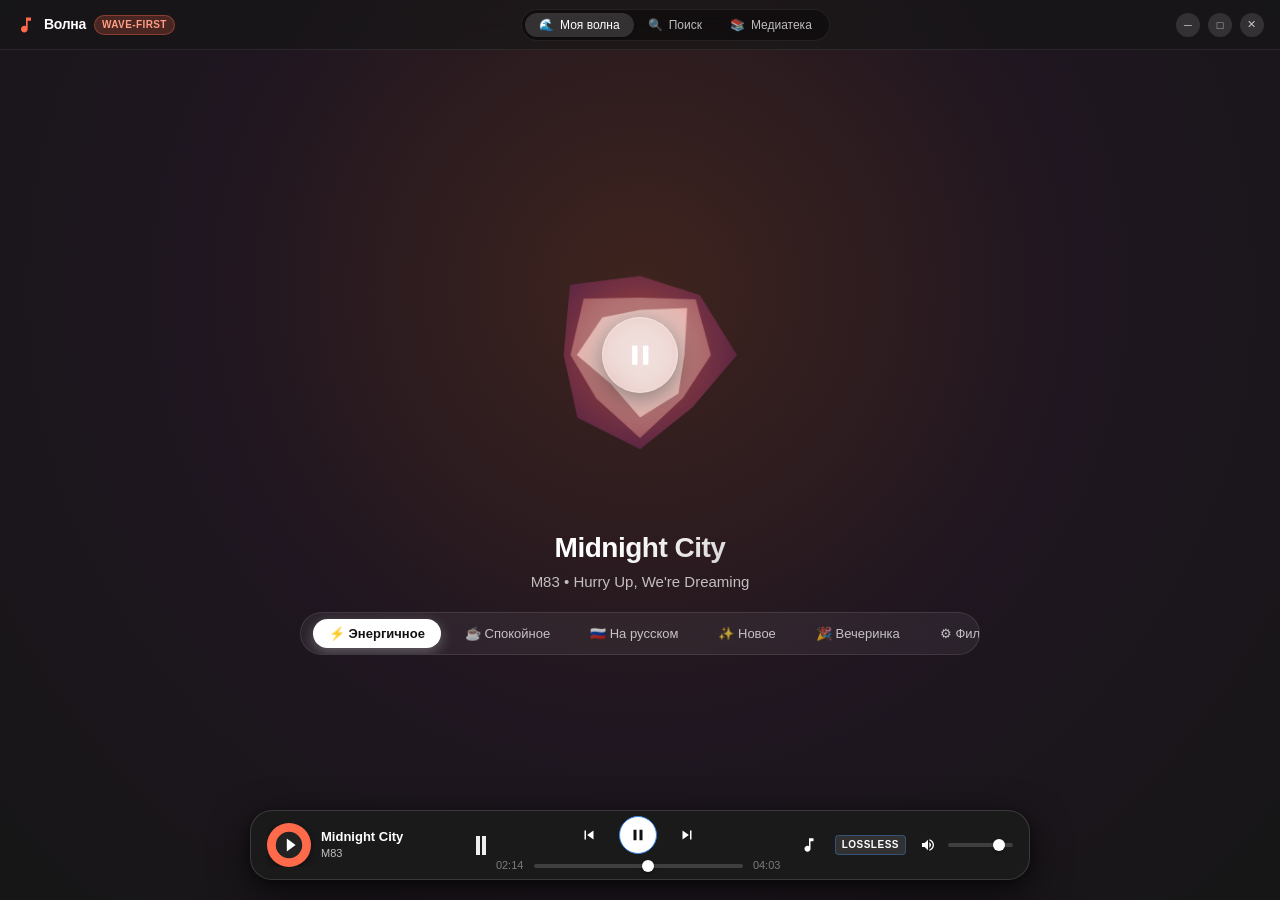
==== mockups/variant2_fluid.html @ 8b311c45 "feat(core): implement Volna player on Rust + GTK4/Libadwaita with Wave-First UI and GStreamer engine" ====
<!DOCTYPE html>
<html lang="ru">
<head>
  <meta charset="UTF-8">
  <meta name="viewport" content="width=device-width, initial-scale=1.0">
  <title>Волна — Вариант 2: Wave-First & Fluid (Исправленный)</title>
  <link rel="stylesheet" href="libadwaita.css">
  <style>
    :root {
      --fluid-accent: #ff6b4a;
      --fluid-accent-secondary: #9c27b0;
      --fluid-bg-grad: radial-gradient(circle at 50% 32%, rgba(255, 107, 74, 0.18) 0%, rgba(156, 39, 176, 0.08) 50%, #161616 100%);
    }

    * {
      box-sizing: border-box;
      margin: 0;
      padding: 0;
    }

    body {
      background: #141414;
      color: #ffffff;
      overflow: hidden;
      display: flex;
      flex-direction: column;
      height: 100vh;
      width: 100vw;
      font-family: var(--font-family);
      transition: background 0.8s ease;
      position: relative;
    }

    /* Ambient Backdrop */
    .ambient-backdrop {
      position: absolute;
      top: 0;
      left: 0;
      width: 100%;
      height: 100%;
      background: var(--fluid-bg-grad);
      pointer-events: none;
      z-index: 0;
      transition: background 0.8s ease;
    }

    /* Minimalist Adaptive Header */
    .fluid-header {
      height: 50px;
      min-height: 50px;
      display: flex;
      align-items: center;
      justify-content: space-between;
      padding: 0 16px;
      position: relative;
      z-index: 20;
      backdrop-filter: blur(16px);
      -webkit-backdrop-filter: blur(16px);
      background: rgba(22, 22, 22, 0.65);
      border-bottom: 1px solid rgba(255, 255, 255, 0.08);
      gap: 10px;
    }

    .brand-title {
      display: flex;
      align-items: center;
      gap: 8px;
      font-weight: 700;
      font-size: 14px;
      letter-spacing: -0.3px;
      flex-shrink: 0;
    }
    .brand-title svg {
      width: 20px;
      height: 20px;
      flex-shrink: 0;
    }

    .brand-badge {
      font-size: 10px;
      font-weight: 700;
      padding: 2px 7px;
      border-radius: var(--adw-radius-pill);
      background: rgba(255, 107, 74, 0.22);
      color: #ff9d85;
      border: 1px solid rgba(255, 107, 74, 0.35);
      letter-spacing: 0.4px;
      text-transform: uppercase;
      white-space: nowrap;
    }

    /* Adaptive ViewSwitcher */
    .header-center {
      display: flex;
      justify-content: center;
      flex: 1;
      max-width: 440px;
    }

    .adw-view-switcher {
      display: inline-flex;
      background: rgba(0, 0, 0, 0.35);
      padding: 3px;
      border-radius: var(--adw-radius-pill);
      border: 1px solid var(--adw-border);
      max-width: 100%;
      overflow: hidden;
    }

    .adw-switcher-btn {
      white-space: nowrap;
      text-overflow: ellipsis;
    }

    /* Hero Main Area with Responsive Scaling */
    .hero-container {
      flex: 1;
      display: flex;
      flex-direction: column;
      align-items: center;
      justify-content: center;
      position: relative;
      z-index: 5;
      padding: 10px 16px 105px 16px; /* 105px bottom padding prevents collision with floating player */
      overflow-y: auto;
      overflow-x: hidden;
      min-height: 0;
    }

    /* Hero Canvas Visualizer */
    .hero-canvas-wrap {
      position: relative;
      width: clamp(180px, 36vh, 310px);
      height: clamp(180px, 36vh, 310px);
      max-width: 80vw;
      max-height: 80vw;
      display: flex;
      align-items: center;
      justify-content: center;
      cursor: pointer;
      margin: 0 auto;
      flex-shrink: 0;
    }

    #fluidWaveCanvas {
      position: absolute;
      width: 100%;
      height: 100%;
    }

    .hero-play-badge {
      position: relative;
      z-index: 4;
      width: clamp(56px, 9vh, 76px);
      height: clamp(56px, 9vh, 76px);
      border-radius: 50%;
      background: rgba(255, 255, 255, 0.15);
      backdrop-filter: blur(14px);
      -webkit-backdrop-filter: blur(14px);
      border: 1px solid rgba(255, 255, 255, 0.3);
      display: flex;
      align-items: center;
      justify-content: center;
      color: #fff;
      transition: all 0.22s cubic-bezier(0.16, 1, 0.3, 1);
      box-shadow: 0 6px 26px rgba(0, 0, 0, 0.45);
    }
    .hero-canvas-wrap:hover .hero-play-badge {
      transform: scale(1.1);
      background: rgba(255, 255, 255, 0.25);
      border-color: rgba(255, 255, 255, 0.55);
    }
    .hero-play-badge svg {
      width: 44%;
      height: 44%;
      fill: currentColor;
    }

    /* Track typography */
    .hero-track-info {
      text-align: center;
      margin-top: clamp(8px, 2vh, 18px);
      margin-bottom: clamp(10px, 2.2vh, 20px);
      max-width: 90%;
      flex-shrink: 0;
    }
    .hero-track-title {
      font-size: clamp(20px, 4vw, 28px);
      font-weight: 800;
      letter-spacing: -0.5px;
      margin-bottom: 4px;
      background: linear-gradient(135deg, #ffffff 40%, rgba(255,255,255,0.78) 100%);
      -webkit-background-clip: text;
      -webkit-text-fill-color: transparent;
      white-space: nowrap;
      overflow: hidden;
      text-overflow: ellipsis;
      max-width: 600px;
    }
    .hero-track-artist {
      font-size: clamp(13px, 2.2vw, 15px);
      color: var(--adw-text-secondary);
      font-weight: 500;
      white-space: nowrap;
      overflow: hidden;
      text-overflow: ellipsis;
      max-width: 500px;
    }

    /* Quick Fluid Mood Carousel (Scrollable & Responsive) */
    .fluid-pill-scroll-wrapper {
      width: 100%;
      max-width: 680px;
      display: flex;
      justify-content: center;
      position: relative;
      flex-shrink: 0;
    }
    .fluid-pill-bar {
      display: flex;
      gap: 8px;
      padding: 6px 12px;
      background: rgba(255, 255, 255, 0.06);
      border: 1px solid rgba(255, 255, 255, 0.1);
      border-radius: var(--adw-radius-pill);
      backdrop-filter: blur(20px);
      -webkit-backdrop-filter: blur(20px);
      overflow-x: auto;
      scrollbar-width: none; /* Firefox */
      -ms-overflow-style: none; /* IE */
      max-width: 100%;
    }
    .fluid-pill-bar::-webkit-scrollbar {
      display: none; /* Chrome/Safari */
    }

    .fluid-pill {
      background: transparent;
      border: none;
      color: var(--adw-text-secondary);
      padding: 7px 16px;
      border-radius: var(--adw-radius-pill);
      font-size: 13px;
      font-weight: 500;
      cursor: pointer;
      display: inline-flex;
      align-items: center;
      gap: 6px;
      white-space: nowrap;
      flex-shrink: 0;
      transition: all 0.18s cubic-bezier(0.16, 1, 0.3, 1);
    }
    .fluid-pill:hover {
      color: #fff;
      background: rgba(255, 255, 255, 0.1);
    }
    .fluid-pill.active {
      background: #ffffff;
      color: #111111;
      font-weight: 600;
      box-shadow: 0 4px 14px rgba(255, 255, 255, 0.28);
    }

    /* Floating Island Player (Completely Adaptive) */
    .floating-island-player {
      position: fixed;
      bottom: 20px;
      left: 50%;
      transform: translateX(-50%);
      width: calc(100% - 32px);
      max-width: 780px;
      min-height: 70px;
      background: rgba(28, 28, 28, 0.92);
      backdrop-filter: blur(26px);
      -webkit-backdrop-filter: blur(26px);
      border: 1px solid rgba(255, 255, 255, 0.14);
      border-radius: 22px;
      box-shadow: 0 12px 38px rgba(0, 0, 0, 0.65), 0 2px 8px rgba(0, 0, 0, 0.35);
      display: flex;
      align-items: center;
      justify-content: space-between;
      padding: 0 16px;
      z-index: 30;
      transition: all 0.25s cubic-bezier(0.16, 1, 0.3, 1);
    }
    .floating-island-player:hover {
      border-color: rgba(255, 255, 255, 0.26);
      box-shadow: 0 16px 44px rgba(0, 0, 0, 0.75);
    }

    /* Island Left */
    .island-left {
      display: flex;
      align-items: center;
      gap: 10px;
      flex: 0 1 230px;
      min-width: 140px;
      overflow: hidden;
    }
    .circular-cover-wrap {
      position: relative;
      width: 44px;
      height: 44px;
      flex-shrink: 0;
      cursor: pointer;
    }
    .island-art {
      width: 44px;
      height: 44px;
      border-radius: 50%;
      object-fit: cover;
      box-shadow: 0 2px 8px rgba(0,0,0,0.45);
      display: block;
    }

    .island-meta {
      overflow: hidden;
      flex: 1;
    }
    .island-title {
      font-size: 13px;
      font-weight: 700;
      white-space: nowrap;
      overflow: hidden;
      text-overflow: ellipsis;
      color: #fff;
    }
    .island-artist {
      font-size: 11px;
      color: var(--adw-text-secondary);
      white-space: nowrap;
      overflow: hidden;
      text-overflow: ellipsis;
    }

    .island-reactions {
      display: flex;
      gap: 2px;
      flex-shrink: 0;
    }

    /* Island Center */
    .island-center {
      display: flex;
      flex-direction: column;
      align-items: center;
      gap: 4px;
      flex: 1 1 320px;
      min-width: 160px;
      padding: 0 8px;
    }
    .island-controls {
      display: flex;
      align-items: center;
      gap: 14px;
    }

    .progress-bar-container {
      display: flex;
      align-items: center;
      gap: 8px;
      width: 100%;
      max-width: 320px;
    }
    .time-label {
      font-size: 11px;
      color: var(--adw-text-dim);
      font-variant-numeric: tabular-nums;
      white-space: nowrap;
      min-width: 32px;
      text-align: center;
    }

    /* Island Right */
    .island-right {
      display: flex;
      align-items: center;
      gap: 8px;
      flex: 0 1 180px;
      justify-content: flex-end;
      flex-shrink: 0;
    }

    /* Volume container */
    .island-volume-wrap {
      display: flex;
      align-items: center;
      gap: 6px;
    }

    /* Modal Preferences Dialog (AdwPreferencesDialog Style) */
    .modal-backdrop {
      position: fixed;
      top: 0;
      left: 0;
      width: 100vw;
      height: 100vh;
      background: rgba(0, 0, 0, 0.65);
      backdrop-filter: blur(8px);
      -webkit-backdrop-filter: blur(8px);
      z-index: 150;
      display: none;
      align-items: center;
      justify-content: center;
      opacity: 0;
      transition: opacity 0.2s ease;
      padding: 16px;
    }
    .modal-backdrop.open {
      display: flex !important;
      opacity: 1 !important;
    }

    .modal-window {
      background: #252525;
      border: 1px solid var(--adw-border-strong);
      border-radius: var(--adw-radius-window);
      width: 100%;
      max-width: 480px;
      max-height: 85vh;
      box-shadow: 0 16px 50px rgba(0, 0, 0, 0.8);
      display: flex;
      flex-direction: column;
      overflow: hidden;
      opacity: 1 !important;
      transform: scale(1) !important;
    }

    .modal-header {
      padding: 14px 18px;
      display: flex;
      align-items: center;
      justify-content: space-between;
      border-bottom: 1px solid var(--adw-border);
      background: #2a2a2a;
    }
    .modal-title {
      font-weight: 700;
      font-size: 15px;
    }
    .modal-body {
      padding: 18px;
      overflow-y: auto;
      display: flex;
      flex-direction: column;
      gap: 16px;
    }
    .pref-group {
      background: rgba(255, 255, 255, 0.05);
      border: 1px solid var(--adw-border);
      border-radius: var(--adw-radius-card);
      padding: 14px;
    }
    .pref-title {
      font-size: 11px;
      font-weight: 700;
      text-transform: uppercase;
      letter-spacing: 0.6px;
      color: var(--adw-text-dim);
      margin-bottom: 8px;
    }
    .modal-chips {
      display: flex;
      flex-wrap: wrap;
      gap: 6px;
    }

    /* Isolated Karaoke Overlay */
    .karaoke-overlay {
      position: fixed;
      top: 0;
      left: 0;
      width: 100vw;
      height: 100vh;
      background: #111111; /* Completely opaque to prevent background bleed-through */
      z-index: 200;
      display: none;
      flex-direction: column;
      opacity: 0;
      transition: opacity 0.25s ease;
    }
    .karaoke-overlay.active {
      display: flex;
      opacity: 1;
    }
    .karaoke-ambient {
      position: absolute;
      top: 0;
      left: 0;
      width: 100%;
      height: 100%;
      background: radial-gradient(circle at 50% 40%, rgba(255, 107, 74, 0.2) 0%, #111111 85%);
      pointer-events: none;
    }
    .karaoke-topbar {
      height: 54px;
      display: flex;
      align-items: center;
      justify-content: space-between;
      padding: 0 20px;
      background: rgba(20, 20, 20, 0.9);
      border-bottom: 1px solid rgba(255, 255, 255, 0.08);
      position: relative;
      z-index: 5;
    }
    .karaoke-scroll {
      flex: 1;
      overflow-y: auto;
      display: flex;
      flex-direction: column;
      align-items: center;
      justify-content: center;
      padding: 40px 20px;
      gap: 22px;
      position: relative;
      z-index: 5;
    }
    .karaoke-line {
      font-size: clamp(20px, 3.5vw, 32px);
      font-weight: 700;
      color: rgba(255, 255, 255, 0.28);
      cursor: pointer;
      transition: all 0.22s cubic-bezier(0.16, 1, 0.3, 1);
      text-align: center;
      max-width: 680px;
      line-height: 1.35;
    }
    .karaoke-line:hover {
      color: rgba(255, 255, 255, 0.65);
    }
    .karaoke-line.sung {
      color: rgba(255, 255, 255, 0.5);
    }
    .karaoke-line.current {
      color: #ffffff;
      font-size: clamp(24px, 4.2vw, 38px);
      transform: scale(1.04);
      text-shadow: 0 0 28px rgba(255, 107, 74, 0.85);
    }

    /* ------------------------------------------------------------- */
    /* RESPONSIVE MEDIA QUERIES (BREAKPOINTS)                        */
    /* ------------------------------------------------------------- */

    /* Medium screens (900px and below) */
    @media (max-width: 900px) {
      .floating-island-player {
        max-width: calc(100% - 32px);
        padding: 0 14px;
      }
      .island-volume-wrap input {
        width: 50px;
      }
    }

    /* Compact screens (720px and below) */
    @media (max-width: 720px) {
      .fluid-header {
        padding: 0 10px;
      }
      .brand-badge {
        display: none; /* Hide secondary badge to avoid header crushing */
      }
      .island-left {
        flex: 0 1 170px;
        min-width: 120px;
      }
      .island-reactions {
        display: none; /* Hide Like/Dislike in main row, show in popover/alt */
      }
      .island-right .adw-badge {
        display: none; /* Hide LOSSLESS badge to free up width for seekbar */
      }
      .island-volume-wrap input {
        display: none; /* Hide volume slider track, leave icon button */
      }
      .island-right {
        flex: 0 0 auto;
        gap: 4px;
      }
      .floating-island-player {
        bottom: 14px;
        min-height: 66px;
      }
    }

    /* Narrow / Mobile screens (520px and below) */
    @media (max-width: 520px) {
      .fluid-header {
        height: 46px;
        min-height: 46px;
      }
      .brand-title span {
        display: none; /* Show only wave icon */
      }
      .adw-switcher-btn span.tab-text {
        display: none; /* Compact icon-only tabs */
      }
      .adw-switcher-btn {
        padding: 5px 10px;
      }

      /* Floating Island Mobile Mode */
      .floating-island-player {
        bottom: 10px;
        width: calc(100% - 16px);
        min-height: 60px;
        padding: 0 10px;
        border-radius: 18px;
      }
      .island-left {
        flex: 1 1 auto;
        max-width: 140px;
        min-width: 100px;
        gap: 8px;
      }
      .circular-cover-wrap {
        width: 38px;
        height: 38px;
      }
      .island-art {
        width: 38px;
        height: 38px;
      }
      .island-title {
        font-size: 12px;
      }
      .island-artist {
        font-size: 10px;
      }

      /* Switch center controls to clean mobile layout */
      .island-center {
        flex: 0 0 auto;
        min-width: 0;
        padding: 0 4px;
      }
      .island-center .progress-bar-container {
        display: none; /* Hide horizontal slider inside capsule */
      }
      .island-controls {
        gap: 8px;
      }
      .island-controls button {
        width: 32px !important;
        height: 32px !important;
      }
      #island-prev {
        display: none; /* Hide Prev track button on mobile, keep Play and Next */
      }

      .island-right {
        display: flex;
        gap: 2px;
      }
      .island-volume-wrap {
        display: none;
      }

      /* Integrated hairline top progress bar for mobile */
      .mobile-hairline-progress {
        display: block !important;
        position: absolute;
        top: 0;
        left: 14px;
        right: 14px;
        height: 3px;
        background: rgba(255, 255, 255, 0.15);
        border-radius: 2px;
        overflow: hidden;
      }
      .mobile-hairline-fill {
        height: 100%;
        background: var(--fluid-accent);
        width: 55%;
        border-radius: 2px;
      }

      .hero-container {
        padding-bottom: 85px;
      }
    }

    /* Vertical screen height constraint (< 650px) */
    @media (max-height: 650px) {
      .hero-container {
        padding-top: 6px;
        padding-bottom: 85px;
      }
      .hero-canvas-wrap {
        width: clamp(140px, 28vh, 200px);
        height: clamp(140px, 28vh, 200px);
      }
      .hero-track-info {
        margin-top: 6px;
        margin-bottom: 8px;
      }
      .hero-track-title {
        font-size: 18px;
      }
      .hero-track-artist {
        font-size: 12px;
      }
      .fluid-pill {
        padding: 5px 12px;
        font-size: 12px;
      }
      .floating-island-player {
        bottom: 8px;
        min-height: 58px;
      }
    }
  </style>
</head>
<body>
  <!-- Ambient Gradient Background -->
  <div class="ambient-backdrop" id="ambientBg"></div>

  <!-- Minimal Adw Header -->
  <header class="fluid-header">
    <div class="brand-title">
      <svg viewBox="0 0 24 24" fill="#ff6b4a">
        <path d="M12 3v10.55c-.59-.34-1.27-.55-2-.55-2.21 0-4 1.79-4 4s1.79 4 4 4 4-1.79 4-4V7h4V3h-6z"/>
      </svg>
      <span>Волна</span>
      <span class="brand-badge">Wave-First</span>
    </div>

    <!-- View Switcher Capsule -->
    <div class="header-center">
      <div class="adw-view-switcher">
        <button class="adw-switcher-btn active" id="tab-wave">
          <span class="tab-icon">🌊</span> <span class="tab-text">Моя волна</span>
        </button>
        <button class="adw-switcher-btn" id="tab-search">
          <span class="tab-icon">🔍</span> <span class="tab-text">Поиск</span>
        </button>
        <button class="adw-switcher-btn" id="tab-library">
          <span class="tab-icon">📚</span> <span class="tab-text">Медиатека</span>
        </button>
      </div>
    </div>

    <div class="adw-window-controls">
      <button class="adw-win-btn" title="Свернуть">─</button>
      <button class="adw-win-btn" title="Развернуть">□</button>
      <button class="adw-win-btn close" title="Закрыть">✕</button>
    </div>
  </header>

  <!-- Hero Main Area -->
  <main class="hero-container" id="heroArea">
    <!-- Fluid Wave Canvas -->
    <div class="hero-canvas-wrap" id="fluidWaveWrap" title="Включить / Приостановить поток">
      <canvas id="fluidWaveCanvas" width="340" height="340"></canvas>
      <div class="hero-play-badge" id="heroPlayBtn">
        <svg id="heroIconPlay" viewBox="0 0 24 24" style="display: none;"><path d="M8 5v14l11-7z"/></svg>
        <svg id="heroIconPause" viewBox="0 0 24 24"><path d="M6 19h4V5H6v14zm8-14v14h4V5h-4z"/></svg>
      </div>
    </div>

    <!-- Track Heading -->
    <div class="hero-track-info">
      <div class="hero-track-title" id="heroTitle">Midnight City</div>
      <div class="hero-track-artist" id="heroArtist">M83 • Hurry Up, We're Dreaming</div>
    </div>

    <!-- Quick Mood Carousel (Horizontally Scrollable) -->
    <div class="fluid-pill-scroll-wrapper">
      <div class="fluid-pill-bar" id="fluidPills">
        <button class="fluid-pill active" data-color="#ff6b4a" data-mood="Энергичное">⚡ Энергичное</button>
        <button class="fluid-pill" data-color="#3584e4" data-mood="Спокойное">☕ Спокойное</button>
        <button class="fluid-pill" data-color="#26a269" data-mood="На русском">🇷🇺 На русском</button>
        <button class="fluid-pill" data-color="#9c27b0" data-mood="Новое">✨ Новое</button>
        <button class="fluid-pill" data-color="#e5a50a" data-mood="Вечеринка">🎉 Вечеринка</button>
        <button class="fluid-pill" id="btn-custom-wave" title="Тонкая настройка всех параметров">⚙ Фильтры</button>
      </div>
    </div>
  </main>

  <!-- Floating Island Player -->
  <div class="floating-island-player" id="floatingIsland">
    <!-- Mobile Hairline Progress Bar -->
    <div class="mobile-hairline-progress" style="display: none;">
      <div class="mobile-hairline-fill" id="mobileProgressFill"></div>
    </div>

    <!-- Left -->
    <div class="island-left">
      <div class="circular-cover-wrap" id="coverClick" title="Открыть текст караоке">
        <img src="data:image/svg+xml;utf8,<svg xmlns='http://www.w3.org/2000/svg' width='100' height='100' viewBox='0 0 100 100'><rect fill='%23ff6b4a' width='100' height='100'/><circle cx='50' cy='50' r='30' fill='%23222'/><polygon points='45,35 65,50 45,65' fill='%23fff'/></svg>" class="island-art" alt="Art">
      </div>
      <div class="island-meta">
        <div class="island-title" id="islandTitle">Midnight City</div>
        <div class="island-artist" id="islandArtist">M83</div>
      </div>
      <div class="island-reactions">
        <button class="reaction-btn" id="island-dislike" title="Дислайк (👎)">
          <svg viewBox="0 0 24 24"><path d="M15 3H6c-.83 0-1.54.5-1.84 1.22l-3.02 7.05c-.09.23-.14.47-.14.73v2c0 1.1.9 2 2 2h6.31l-.95 4.57-.03.32c0 .41.17.79.44 1.06L9.83 23l6.58-6.59c.37-.36.59-.86.59-1.41V5c0-1.1-.9-2-2-2zm4 0v12h4V3h-4z"/></svg>
        </button>
        <button class="reaction-btn" id="island-like" title="Лайк (❤️)">
          <svg viewBox="0 0 24 24"><path d="M12 21.35l-1.45-1.32C5.4 15.36 2 12.28 2 8.5 2 5.42 4.42 3 7.5 3c1.74 0 3.41.81 4.5 2.09C13.09 3.81 14.76 3 16.5 3 19.58 3 22 5.42 22 8.5c0 3.78-3.4 6.86-8.55 11.54L12 21.35z"/></svg>
        </button>
      </div>
    </div>

    <!-- Center -->
    <div class="island-center">
      <div class="island-controls">
        <button class="adw-btn flat circular" id="island-prev" title="Предыдущий" style="width:32px; height:32px;">
          <svg width="18" height="18" viewBox="0 0 24 24" fill="currentColor"><path d="M6 6h2v12H6zm3.5 6l8.5 6V6z"/></svg>
        </button>
        <button class="adw-btn circular suggested-action" id="island-play" style="width:38px; height:38px; background:#fff; color:#111;">
          <svg id="islandIconPlay" width="18" height="18" viewBox="0 0 24 24" fill="currentColor" style="display:none;"><path d="M8 5v14l11-7z"/></svg>
          <svg id="islandIconPause" width="18" height="18" viewBox="0 0 24 24" fill="currentColor"><path d="M6 19h4V5H6v14zm8-14v14h4V5h-4z"/></svg>
        </button>
        <button class="adw-btn flat circular" id="island-next" title="Следующий" style="width:32px; height:32px;">
          <svg width="18" height="18" viewBox="0 0 24 24" fill="currentColor"><path d="M6 18l8.5-6L6 6v12zM16 6v12h2V6h-2z"/></svg>
        </button>
      </div>

      <div class="progress-bar-container">
        <span class="time-label" id="islandTimeCurr">02:14</span>
        <input type="range" class="adw-scale" id="islandSeekBar" min="0" max="243" value="134">
        <span class="time-label" id="islandTimeTotal">04:03</span>
      </div>
    </div>

    <!-- Right -->
    <div class="island-right">
      <button class="adw-btn flat circular" id="btn-karaoke-open" title="Полноэкранный текст песни">
        <svg width="18" height="18" viewBox="0 0 24 24" fill="currentColor">
          <path d="M12 3v10.55c-.59-.34-1.27-.55-2-.55-2.21 0-4 1.79-4 4s1.79 4 4 4 4-1.79 4-4V7h4V3h-6z"/>
        </svg>
      </button>
      <span class="adw-badge accent" style="background: rgba(255, 255, 255, 0.1); color: #fff;">LOSSLESS</span>
      <div class="island-volume-wrap">
        <button class="adw-btn flat circular" style="width:28px; height:28px; padding:0;">
          <svg width="16" height="16" viewBox="0 0 24 24" fill="currentColor"><path d="M3 9v6h4l5 5V4L7 9H3zm13.5 3c0-1.77-1.02-3.29-2.5-4.03v8.05c1.48-.73 2.5-2.25 2.5-4.02zM14 3.23v2.06c2.89.86 5 3.54 5 6.71s-2.11 5.85-5 6.71v2.06c4.01-.91 7-4.49 7-8.77s-2.99-7.86-7-8.77z"/></svg>
        </button>
        <input type="range" class="adw-scale" style="width: 65px;" min="0" max="100" value="85">
      </div>
    </div>
  </div>

  <!-- Preferences Modal Dialog (Фильтры Моей волны) -->
  <div class="modal-backdrop" id="modalFilters">
    <div class="modal-window">
      <div class="modal-header">
        <span class="modal-title">Настройки Моей волны</span>
        <button class="adw-btn flat circular" id="btnCloseModal" style="width:28px; height:28px;">✕</button>
      </div>
      <div class="modal-body">
        <div class="pref-group">
          <div class="pref-title">Настроение</div>
          <div class="modal-chips" id="mPrefMood">
            <button class="chip active">⚡ Энергичное</button>
            <button class="chip">☕ Спокойное</button>
            <button class="chip">🎉 Весёлое</button>
            <button class="chip">🌧 Грустное</button>
          </div>
        </div>

        <div class="pref-group">
          <div class="pref-title">Характер рекомендаций</div>
          <div class="modal-chips" id="mPrefChar">
            <button class="chip active">❤️ Любимое</button>
            <button class="chip">🧭 Незнакомое</button>
            <button class="chip">🔥 Популярное</button>
          </div>
        </div>

        <div class="pref-group">
          <div class="pref-title">Язык треков</div>
          <div class="modal-chips" id="mPrefLang">
            <button class="chip active">🌐 Любой</button>
            <button class="chip">🇷🇺 Русский</button>
            <button class="chip">🌍 Иностранный</button>
            <button class="chip">🎹 Без слов</button>
          </div>
        </div>

        <div style="display:flex; justify-content:flex-end; gap:8px; margin-top:6px;">
          <button class="adw-btn" id="btnResetFilters">Сбросить</button>
          <button class="adw-btn suggested-action" id="btnApplyFilters">Применить</button>
        </div>
      </div>
    </div>
  </div>

  <!-- Fullscreen Karaoke Overlay (Solid Backdrop) -->
  <div class="karaoke-overlay" id="karaokeOverlay">
    <div class="karaoke-ambient"></div>
    <div class="karaoke-topbar">
      <div style="display:flex; align-items:center; gap:10px;">
        <span style="font-size:16px; font-weight:700;">Синхронизированный текст</span>
        <span class="adw-badge accent">LRC Karaoke</span>
      </div>
      <button class="adw-btn flat circular" id="btn-karaoke-close" style="width:34px; height:34px;">✕</button>
    </div>
    <div class="karaoke-scroll">
      <div class="karaoke-line sung">Waiting in a car</div>
      <div class="karaoke-line sung">Waiting for a ride in the dark</div>
      <div class="karaoke-line sung">The night city grows</div>
      <div class="karaoke-line current">Look and see her eyes, they look like fire</div>
      <div class="karaoke-line">Waiting in a car</div>
      <div class="karaoke-line">Waiting for a ride in the dark</div>
      <div class="karaoke-line">The city is my church</div>
      <div class="karaoke-line">It wraps me in the blinding twilight</div>
    </div>
  </div>

  <!-- Toast -->
  <div class="adw-toast" id="toast">Настройка волны обновлена</div>

  <script>
    let isPlaying = true;
    let isLiked = false;
    let isDisliked = false;
    let currentTime = 134;
    const duration = 243;
    let primaryAccent = '#ff6b4a';

    // Canvas fluid wave
    const canvas = document.getElementById('fluidWaveCanvas');
    const ctx = canvas.getContext('2d');
    let angle = 0;

    function renderFluidWave() {
      ctx.clearRect(0, 0, canvas.width, canvas.height);
      const cx = canvas.width / 2;
      const cy = canvas.height / 2;

      if (isPlaying) {
        angle += 0.035;
      }

      for (let layer = 0; layer < 3; layer++) {
        const points = 8;
        const radius = 95 - layer * 18;
        ctx.beginPath();

        for (let i = 0; i <= points; i++) {
          const theta = (i / points) * Math.PI * 2;
          const offset = Math.sin(theta * 3 + angle * (1 + layer * 0.4)) * 14 * (isPlaying ? 1 : 0.3);
          const r = radius + offset;
          const x = cx + Math.cos(theta) * r;
          const y = cy + Math.sin(theta) * r;
          if (i === 0) ctx.moveTo(x, y);
          else ctx.lineTo(x, y);
        }
        ctx.closePath();

        const grad = ctx.createRadialGradient(cx, cy, 20, cx, cy, 140);
        if (layer === 0) {
          grad.addColorStop(0, primaryAccent);
          grad.addColorStop(1, 'rgba(156, 39, 176, 0.4)');
          ctx.fillStyle = grad;
          ctx.globalAlpha = 0.55;
        } else if (layer === 1) {
          grad.addColorStop(0, '#ffffff');
          grad.addColorStop(1, primaryAccent);
          ctx.fillStyle = grad;
          ctx.globalAlpha = 0.4;
        } else {
          grad.addColorStop(0, '#fff');
          grad.addColorStop(1, '#ff8f75');
          ctx.fillStyle = grad;
          ctx.globalAlpha = 0.7;
        }
        ctx.fill();
      }

      ctx.globalAlpha = 1.0;
      requestAnimationFrame(renderFluidWave);
    }
    renderFluidWave();

    // Toast
    const toast = document.getElementById('toast');
    function showToast(msg) {
      toast.innerText = msg;
      toast.classList.add('show');
      setTimeout(() => toast.classList.remove('show'), 2000);
    }

    // Playback
    const heroPlayBtn = document.getElementById('heroPlayBtn');
    const fluidWaveWrap = document.getElementById('fluidWaveWrap');
    const heroIconPlay = document.getElementById('heroIconPlay');
    const heroIconPause = document.getElementById('heroIconPause');
    const islandPlay = document.getElementById('islandPlay');
    const islandIconPlay = document.getElementById('islandIconPlay');
    const islandIconPause = document.getElementById('islandIconPause');

    function togglePlay() {
      isPlaying = !isPlaying;
      heroIconPlay.style.display = isPlaying ? 'none' : 'block';
      heroIconPause.style.display = isPlaying ? 'block' : 'none';
      islandIconPlay.style.display = isPlaying ? 'none' : 'block';
      islandIconPause.style.display = isPlaying ? 'block' : 'none';
      showToast(isPlaying ? 'Волна звучит' : 'Пауза');
    }

    heroPlayBtn.addEventListener('click', (e) => { e.stopPropagation(); togglePlay(); });
    fluidWaveWrap.addEventListener('click', togglePlay);
    islandPlay.addEventListener('click', togglePlay);

    // Pill color extraction
    const ambientBg = document.getElementById('ambientBg');
    const pills = document.querySelectorAll('.fluid-pill[data-color]');

    pills.forEach(pill => {
      pill.addEventListener('click', () => {
        pills.forEach(p => p.classList.remove('active'));
        pill.classList.add('active');
        const color = pill.getAttribute('data-color');
        const mood = pill.getAttribute('data-mood');
        primaryAccent = color;
        ambientBg.style.background = `radial-gradient(circle at 50% 32%, ${color}33 0%, rgba(20,20,20,0.6) 70%, #141414 100%)`;
        showToast(`Поток: ${mood}`);
      });
    });

    // Time ticker
    function formatTime(s) {
      const m = Math.floor(s / 60);
      const sec = Math.floor(s % 60);
      return `${m < 10 ? '0' : ''}${m}:${sec < 10 ? '0' : ''}${sec}`;
    }

    const islandSeekBar = document.getElementById('islandSeekBar');
    const islandTimeCurr = document.getElementById('islandTimeCurr');
    const mobileProgressFill = document.getElementById('mobileProgressFill');

    setInterval(() => {
      if (isPlaying) {
        currentTime++;
        if (currentTime > duration) currentTime = 0;
        islandSeekBar.value = currentTime;
        islandTimeCurr.innerText = formatTime(currentTime);
        mobileProgressFill.style.width = `${(currentTime / duration) * 100}%`;
      }
    }, 1000);

    islandSeekBar.addEventListener('input', (e) => {
      currentTime = parseInt(e.target.value);
      islandTimeCurr.innerText = formatTime(currentTime);
      mobileProgressFill.style.width = `${(currentTime / duration) * 100}%`;
    });

    // Likes & Dislikes
    const islandLike = document.getElementById('island-like');
    const islandDislike = document.getElementById('island-dislike');

    islandLike.addEventListener('click', () => {
      isLiked = !isLiked;
      islandLike.classList.toggle('liked', isLiked);
      if (isLiked) {
        isDisliked = false;
        islandDislike.classList.remove('disliked');
        showToast('Понравилось в Волне ❤️');
      }
    });

    islandDislike.addEventListener('click', () => {
      isDisliked = !isDisliked;
      islandDislike.classList.toggle('disliked', isDisliked);
      if (isDisliked) {
        isLiked = false;
        islandLike.classList.remove('liked');
        showToast('Исключено из потока 👎');
      }
    });

    // Modal dialog
    const btnCustomWave = document.getElementById('btn-custom-wave');
    const modalFilters = document.getElementById('modalFilters');
    const btnCloseModal = document.getElementById('btnCloseModal');
    const btnApplyFilters = document.getElementById('btnApplyFilters');
    const btnResetFilters = document.getElementById('btnResetFilters');

    btnCustomWave.addEventListener('click', () => modalFilters.classList.add('open'));
    btnCloseModal.addEventListener('click', () => modalFilters.classList.remove('open'));
    btnApplyFilters.addEventListener('click', () => {
      modalFilters.classList.remove('open');
      showToast('Настройки потока сохранены');
    });
    btnResetFilters.addEventListener('click', () => {
      showToast('Фильтры сброшены');
      modalFilters.classList.remove('open');
    });

    // Karaoke overlay
    const karaokeOverlay = document.getElementById('karaokeOverlay');
    const btnKaraokeOpen = document.getElementById('btn-karaoke-open');
    const btnKaraokeClose = document.getElementById('btn-karaoke-close');
    const coverClick = document.getElementById('coverClick');

    btnKaraokeOpen.addEventListener('click', () => karaokeOverlay.classList.add('active'));
    coverClick.addEventListener('click', () => karaokeOverlay.classList.add('active'));
    btnKaraokeClose.addEventListener('click', () => karaokeOverlay.classList.remove('active'));

    // Track navigation
    const tracks = [
      { title: 'Midnight City', artist: 'M83 • Hurry Up, We\'re Dreaming', color: '#ff6b4a' },
      { title: 'Star Guitar', artist: 'The Chemical Brothers • Come with Us', color: '#3584e4' },
      { title: 'Resonance', artist: 'HOME • Odyssey', color: '#9c27b0' }
    ];
    let curTrack = 0;
    const islandNext = document.getElementById('island-next');
    const islandPrev = document.getElementById('island-prev');
    const heroTitle = document.getElementById('heroTitle');
    const heroArtist = document.getElementById('heroArtist');
    const islandTitle = document.getElementById('islandTitle');
    const islandArtist = document.getElementById('islandArtist');

    function setTrack(idx) {
      curTrack = (idx + tracks.length) % tracks.length;
      const t = tracks[curTrack];
      heroTitle.innerText = t.title;
      heroArtist.innerText = t.artist;
      islandTitle.innerText = t.title;
      islandArtist.innerText = t.artist.split('•')[0].trim();
      currentTime = 0;
      islandSeekBar.value = 0;
      islandTimeCurr.innerText = "00:00";
      showToast(`Играет: ${t.title}`);
    }

    islandNext.addEventListener('click', () => setTrack(curTrack + 1));
    islandPrev.addEventListener('click', () => setTrack(curTrack - 1));
  </script>
</body>
</html>
---- mockups/libadwaita.css ----
/* Libadwaita Authentic Stylesheet for Volna Player */
:root {
  --adw-window-bg: #242424;
  --adw-view-bg: #1e1e1e;
  --adw-card-bg: rgba(255, 255, 255, 0.06);
  --adw-card-hover: rgba(255, 255, 255, 0.1);
  --adw-border: rgba(255, 255, 255, 0.08);
  --adw-border-strong: rgba(255, 255, 255, 0.14);
  --adw-accent: #3584e4;
  --adw-accent-hover: #4a90e8;
  --adw-accent-active: #226bca;
  --adw-destructive: #e01b24;
  --adw-success: #26a269;
  --adw-text: #ffffff;
  --adw-text-secondary: rgba(255, 255, 255, 0.72);
  --adw-text-dim: rgba(255, 255, 255, 0.42);
  --adw-headerbar-bg: #282828;
  --adw-sidebar-bg: #222222;
  --adw-playerbar-bg: #1d1d1d;
  --adw-radius-window: 14px;
  --adw-radius-card: 12px;
  --adw-radius-pill: 9999px;
  --adw-radius-btn: 8px;
  --font-family: -apple-system, BlinkMacSystemFont, "Cantarell", "Ubuntu", "Segoe UI", Roboto, Helvetica, Arial, sans-serif;
}

* {
  box-sizing: border-box;
  margin: 0;
  padding: 0;
  -webkit-user-select: none;
  user-select: none;
}

body {
  font-family: var(--font-family);
  background-color: var(--adw-window-bg);
  color: var(--adw-text);
  overflow: hidden;
  height: 100vh;
  width: 100vw;
  font-size: 14px;
  line-height: 1.4;
}

/* Scrollbars in GNOME style */
::-webkit-scrollbar {
  width: 6px;
  height: 6px;
}
::-webkit-scrollbar-track {
  background: transparent;
}
::-webkit-scrollbar-thumb {
  background: rgba(255, 255, 255, 0.18);
  border-radius: 4px;
}
::-webkit-scrollbar-thumb:hover {
  background: rgba(255, 255, 255, 0.32);
}

/* HeaderBar */
.adw-headerbar {
  height: 48px;
  background-color: var(--adw-headerbar-bg);
  border-bottom: 1px solid var(--adw-border);
  display: flex;
  align-items: center;
  justify-content: space-between;
  padding: 0 12px;
  z-index: 10;
  position: relative;
}

.adw-window-controls {
  display: flex;
  align-items: center;
  gap: 8px;
}

.adw-win-btn {
  width: 24px;
  height: 24px;
  border-radius: 50%;
  border: none;
  background: rgba(255, 255, 255, 0.12);
  color: var(--adw-text-secondary);
  display: flex;
  align-items: center;
  justify-content: center;
  font-size: 11px;
  cursor: pointer;
  transition: all 0.15s ease;
}
.adw-win-btn:hover {
  background: rgba(255, 255, 255, 0.22);
  color: #fff;
}
.adw-win-btn.close:hover {
  background: var(--adw-destructive);
}

/* Buttons & Pills */
.adw-btn {
  background: var(--adw-card-bg);
  border: 1px solid var(--adw-border);
  color: var(--adw-text);
  padding: 6px 14px;
  border-radius: var(--adw-radius-btn);
  font-size: 13px;
  font-weight: 500;
  cursor: pointer;
  display: inline-flex;
  align-items: center;
  gap: 6px;
  transition: all 0.15s ease;
  outline: none;
}
.adw-btn:hover {
  background: var(--adw-card-hover);
  border-color: var(--adw-border-strong);
}
.adw-btn:active {
  transform: scale(0.98);
}

.adw-btn.pill {
  border-radius: var(--adw-radius-pill);
  padding: 6px 16px;
}

.adw-btn.suggested-action {
  background: var(--adw-accent);
  border-color: var(--adw-accent);
  color: #fff;
}
.adw-btn.suggested-action:hover {
  background: var(--adw-accent-hover);
}

.adw-btn.flat {
  background: transparent;
  border-color: transparent;
}
.adw-btn.flat:hover {
  background: rgba(255, 255, 255, 0.08);
}

.adw-btn.circular {
  width: 36px;
  height: 36px;
  padding: 0;
  border-radius: 50%;
  display: flex;
  align-items: center;
  justify-content: center;
}
.adw-btn.circular.large {
  width: 48px;
  height: 48px;
}

/* ViewSwitcher Capsule */
.adw-view-switcher {
  display: inline-flex;
  background: rgba(0, 0, 0, 0.25);
  padding: 3px;
  border-radius: var(--adw-radius-pill);
  border: 1px solid var(--adw-border);
}
.adw-switcher-btn {
  background: transparent;
  border: none;
  color: var(--adw-text-secondary);
  padding: 5px 14px;
  border-radius: var(--adw-radius-pill);
  font-size: 12px;
  font-weight: 500;
  cursor: pointer;
  display: flex;
  align-items: center;
  gap: 6px;
  transition: all 0.15s ease;
}
.adw-switcher-btn:hover {
  color: #fff;
}
.adw-switcher-btn.active {
  background: rgba(255, 255, 255, 0.14);
  color: #fff;
  box-shadow: 0 1px 3px rgba(0,0,0,0.2);
}

/* Sliders (GtkScale) */
.adw-scale {
  -webkit-appearance: none;
  appearance: none;
  width: 100%;
  height: 4px;
  border-radius: 2px;
  background: rgba(255, 255, 255, 0.16);
  outline: none;
  cursor: pointer;
  transition: height 0.15s ease;
}
.adw-scale:hover {
  height: 6px;
}
.adw-scale::-webkit-slider-thumb {
  -webkit-appearance: none;
  appearance: none;
  width: 12px;
  height: 12px;
  border-radius: 50%;
  background: #ffffff;
  cursor: pointer;
  box-shadow: 0 1px 3px rgba(0,0,0,0.4);
  transition: transform 0.1s;
}
.adw-scale:hover::-webkit-slider-thumb {
  transform: scale(1.2);
}

/* Badge */
.adw-badge {
  font-size: 10px;
  font-weight: 700;
  padding: 2px 6px;
  border-radius: 4px;
  background: rgba(255, 255, 255, 0.12);
  color: var(--adw-text-secondary);
  letter-spacing: 0.5px;
  text-transform: uppercase;
}
.adw-badge.accent {
  background: rgba(53, 132, 228, 0.25);
  color: #78aeed;
  border: 1px solid rgba(53, 132, 228, 0.4);
}

/* Toast Notification */
.adw-toast {
  position: fixed;
  bottom: 86px;
  left: 50%;
  transform: translateX(-50%) translateY(20px);
  background: #333333;
  color: #fff;
  padding: 8px 18px;
  border-radius: 20px;
  box-shadow: 0 4px 16px rgba(0,0,0,0.4);
  font-size: 13px;
  pointer-events: none;
  opacity: 0;
  transition: all 0.25s cubic-bezier(0.16, 1, 0.3, 1);
  z-index: 1000;
  border: 1px solid var(--adw-border);
}
.adw-toast.show {
  opacity: 1;
  transform: translateX(-50%) translateY(0);
}
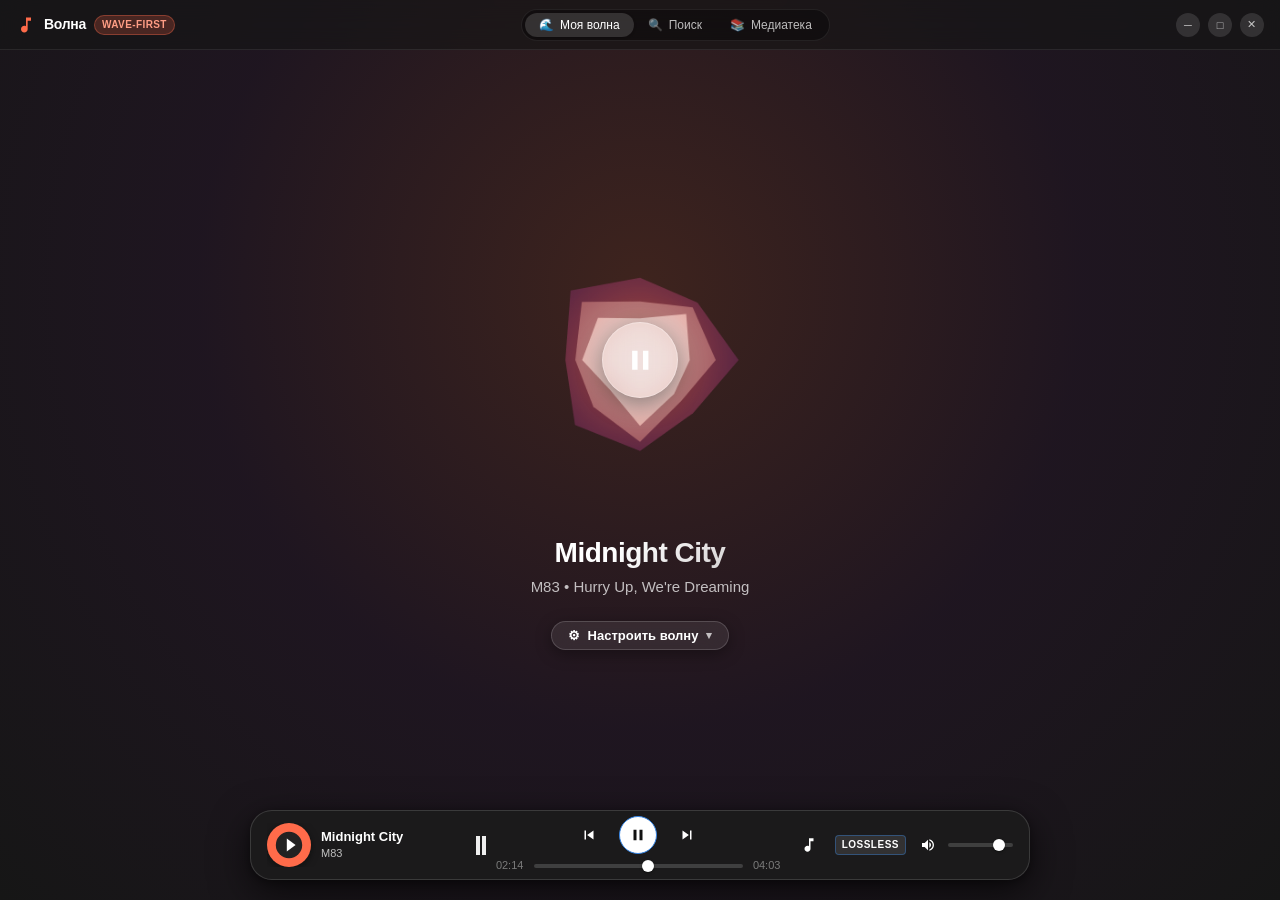
==== commit d71c20ed: "feat: двухканальный кроссфейд, плавное затухание и нарастание треков с настройками" ====
--- a/mockups/variant2_fluid.html
+++ b/mockups/variant2_fluid.html
@@ -207,58 +207,147 @@
       max-width: 500px;
     }
 
-    /* Quick Fluid Mood Carousel (Scrollable & Responsive) */
-    .fluid-pill-scroll-wrapper {
-      width: 100%;
-      max-width: 680px;
-      display: flex;
+    /* Wave Configuration Trigger Button & Popover */
+    .wave-trigger-container {
+      position: relative;
+      display: inline-flex;
       justify-content: center;
-      position: relative;
-      flex-shrink: 0;
-    }
-    .fluid-pill-bar {
-      display: flex;
-      gap: 8px;
-      padding: 6px 12px;
-      background: rgba(255, 255, 255, 0.06);
-      border: 1px solid rgba(255, 255, 255, 0.1);
-      border-radius: var(--adw-radius-pill);
-      backdrop-filter: blur(20px);
-      -webkit-backdrop-filter: blur(20px);
-      overflow-x: auto;
-      scrollbar-width: none; /* Firefox */
-      -ms-overflow-style: none; /* IE */
-      max-width: 100%;
-    }
-    .fluid-pill-bar::-webkit-scrollbar {
-      display: none; /* Chrome/Safari */
-    }
-
-    .fluid-pill {
-      background: transparent;
-      border: none;
-      color: var(--adw-text-secondary);
-      padding: 7px 16px;
+      margin-top: 6px;
+    }
+
+    .wave-config-btn {
+      background: rgba(255, 255, 255, 0.08);
+      border: 1px solid rgba(255, 255, 255, 0.16);
+      color: #ffffff;
+      padding: 8px 22px;
       border-radius: var(--adw-radius-pill);
       font-size: 13px;
+      font-weight: 600;
+      cursor: pointer;
+      display: inline-flex;
+      align-items: center;
+      gap: 8px;
+      transition: all 0.2s cubic-bezier(0.16, 1, 0.3, 1);
+      box-shadow: 0 4px 16px rgba(0, 0, 0, 0.35);
+      backdrop-filter: blur(12px);
+      -webkit-backdrop-filter: blur(12px);
+    }
+    .wave-config-btn:hover {
+      background: rgba(255, 255, 255, 0.16);
+      border-color: rgba(255, 255, 255, 0.3);
+      transform: translateY(-1px);
+    }
+    .wave-config-btn.active-filter {
+      background: rgba(255, 107, 74, 0.22);
+      border-color: rgba(255, 107, 74, 0.5);
+      color: #ff9d85;
+      box-shadow: 0 4px 20px rgba(255, 107, 74, 0.25);
+    }
+    .config-arrow {
+      font-size: 11px;
+      opacity: 0.7;
+      transition: transform 0.2s;
+    }
+    .wave-config-btn.popover-open .config-arrow {
+      transform: rotate(180deg);
+    }
+
+    /* Libadwaita Authentic Popover */
+    .adw-popover {
+      position: absolute;
+      bottom: calc(100% + 12px);
+      left: 50%;
+      transform: translateX(-50%);
+      width: 370px;
+      max-width: calc(100vw - 32px);
+      background: #242424;
+      border: 1px solid var(--adw-border-strong);
+      border-radius: 16px;
+      box-shadow: 0 16px 48px rgba(0, 0, 0, 0.75), 0 2px 8px rgba(0, 0, 0, 0.4);
+      padding: 16px;
+      z-index: 120;
+      display: none;
+      flex-direction: column;
+      gap: 14px;
+    }
+    .adw-popover.open {
+      display: flex;
+      animation: popoverFadeIn 0.2s cubic-bezier(0.16, 1, 0.3, 1);
+    }
+    @keyframes popoverFadeIn {
+      0% { opacity: 0; transform: translateX(-50%) translateY(8px); }
+      100% { opacity: 1; transform: translateX(-50%) translateY(0); }
+    }
+
+    .popover-arrow {
+      position: absolute;
+      bottom: -7px;
+      left: 50%;
+      transform: translateX(-50%) rotate(45deg);
+      width: 12px;
+      height: 12px;
+      background: #242424;
+      border-right: 1px solid var(--adw-border-strong);
+      border-bottom: 1px solid var(--adw-border-strong);
+    }
+
+    .popover-header {
+      display: flex;
+      align-items: center;
+      justify-content: space-between;
+      border-bottom: 1px solid rgba(255, 255, 255, 0.08);
+      padding-bottom: 8px;
+    }
+
+    .popover-section {
+      display: flex;
+      flex-direction: column;
+      gap: 6px;
+    }
+    .popover-section-title {
+      font-size: 11px;
+      font-weight: 700;
+      text-transform: uppercase;
+      letter-spacing: 0.6px;
+      color: var(--adw-text-dim);
+    }
+    .popover-chips-grid {
+      display: flex;
+      flex-wrap: wrap;
+      gap: 6px;
+    }
+    .popover-chip {
+      background: rgba(255, 255, 255, 0.06);
+      border: 1px solid var(--adw-border);
+      color: var(--adw-text-secondary);
+      padding: 6px 12px;
+      border-radius: var(--adw-radius-pill);
+      font-size: 12px;
       font-weight: 500;
       cursor: pointer;
       display: inline-flex;
       align-items: center;
-      gap: 6px;
-      white-space: nowrap;
-      flex-shrink: 0;
-      transition: all 0.18s cubic-bezier(0.16, 1, 0.3, 1);
-    }
-    .fluid-pill:hover {
+      gap: 5px;
+      transition: all 0.15s ease;
+    }
+    .popover-chip:hover {
+      background: rgba(255, 255, 255, 0.12);
       color: #fff;
-      background: rgba(255, 255, 255, 0.1);
-    }
-    .fluid-pill.active {
-      background: #ffffff;
-      color: #111111;
+    }
+    .popover-chip.active {
+      background: var(--adw-accent);
+      border-color: var(--adw-accent);
+      color: #ffffff;
       font-weight: 600;
-      box-shadow: 0 4px 14px rgba(255, 255, 255, 0.28);
+      box-shadow: 0 2px 8px rgba(53, 132, 228, 0.35);
+    }
+
+    .popover-footer {
+      border-top: 1px solid rgba(255, 255, 255, 0.08);
+      padding-top: 10px;
+      display: flex;
+      align-items: center;
+      justify-content: space-between;
     }
 
     /* Floating Island Player (Completely Adaptive) */
@@ -765,15 +854,60 @@
       <div class="hero-track-artist" id="heroArtist">M83 • Hurry Up, We're Dreaming</div>
     </div>
 
-    <!-- Quick Mood Carousel (Horizontally Scrollable) -->
-    <div class="fluid-pill-scroll-wrapper">
-      <div class="fluid-pill-bar" id="fluidPills">
-        <button class="fluid-pill active" data-color="#ff6b4a" data-mood="Энергичное">⚡ Энергичное</button>
-        <button class="fluid-pill" data-color="#3584e4" data-mood="Спокойное">☕ Спокойное</button>
-        <button class="fluid-pill" data-color="#26a269" data-mood="На русском">🇷🇺 На русском</button>
-        <button class="fluid-pill" data-color="#9c27b0" data-mood="Новое">✨ Новое</button>
-        <button class="fluid-pill" data-color="#e5a50a" data-mood="Вечеринка">🎉 Вечеринка</button>
-        <button class="fluid-pill" id="btn-custom-wave" title="Тонкая настройка всех параметров">⚙ Фильтры</button>
+    <!-- Compact Trigger Button for Wave Customization -->
+    <div class="wave-trigger-container" style="position: relative; z-index: 40; margin-top: 4px;">
+      <button class="adw-btn pill wave-config-btn" id="btnWaveConfig" title="Настроить фильтры потока">
+        <span class="config-icon">⚙</span>
+        <span class="config-label" id="waveConfigLabel">Настроить волну</span>
+        <span class="config-arrow">▾</span>
+      </button>
+
+      <!-- Libadwaita Popover for Stream Personalization -->
+      <div class="adw-popover" id="wavePopover">
+        <div class="popover-arrow"></div>
+        <div class="popover-header">
+          <span style="font-weight: 700; font-size: 13px;">Персонализация потока</span>
+          <span class="adw-badge accent" style="font-size: 9px;">Моя волна</span>
+        </div>
+
+        <!-- Section 1: Mood -->
+        <div class="popover-section">
+          <div class="popover-section-title">Настроение</div>
+          <div class="popover-chips-grid" id="popoverMoods">
+            <button class="popover-chip active" data-group="mood" data-val="Бодрое" data-color="#ff6b4a">⚡ Бодрое</button>
+            <button class="popover-chip" data-group="mood" data-val="Спокойное" data-color="#3584e4">☕ Спокойное</button>
+            <button class="popover-chip" data-group="mood" data-val="Весёлое" data-color="#e5a50a">🎉 Весёлое</button>
+            <button class="popover-chip" data-group="mood" data-val="Грустное" data-color="#9c27b0">🌧 Грустное</button>
+          </div>
+        </div>
+
+        <!-- Section 2: Character -->
+        <div class="popover-section">
+          <div class="popover-section-title">Характер</div>
+          <div class="popover-chips-grid" id="popoverChars">
+            <button class="popover-chip active" data-group="char" data-val="Любимое">❤️ Любимое</button>
+            <button class="popover-chip" data-group="char" data-val="Незнакомое">✨ Незнакомое</button>
+            <button class="popover-chip" data-group="char" data-val="Популярное">🔥 Популярное</button>
+          </div>
+        </div>
+
+        <!-- Section 3: Language -->
+        <div class="popover-section">
+          <div class="popover-section-title">Язык</div>
+          <div class="popover-chips-grid" id="popoverLangs">
+            <button class="popover-chip active" data-group="lang" data-val="На русском">🇷🇺 На русском</button>
+            <button class="popover-chip" data-group="lang" data-val="Иностранный">🌐 Иностранный</button>
+            <button class="popover-chip" data-group="lang" data-val="Без слов">🎵 Без слов</button>
+          </div>
+        </div>
+
+        <!-- Popover Footer -->
+        <div class="popover-footer">
+          <span style="font-size: 11px; color: var(--adw-text-dim);" id="popoverSummary">⚡ Бодрое • ❤️ Любимое</span>
+          <button class="adw-btn flat" id="btnResetPopover" style="font-size: 11px; padding: 4px 8px; color: #f66151;">
+            ↺ Сбросить фильтры
+          </button>
+        </div>
       </div>
     </div>
   </main>
@@ -1006,20 +1140,81 @@
     fluidWaveWrap.addEventListener('click', togglePlay);
     islandPlay.addEventListener('click', togglePlay);
 
-    // Pill color extraction
+    // Wave Config Trigger Button & Popover Logic
     const ambientBg = document.getElementById('ambientBg');
-    const pills = document.querySelectorAll('.fluid-pill[data-color]');
-
-    pills.forEach(pill => {
-      pill.addEventListener('click', () => {
-        pills.forEach(p => p.classList.remove('active'));
-        pill.classList.add('active');
-        const color = pill.getAttribute('data-color');
-        const mood = pill.getAttribute('data-mood');
-        primaryAccent = color;
-        ambientBg.style.background = `radial-gradient(circle at 50% 32%, ${color}33 0%, rgba(20,20,20,0.6) 70%, #141414 100%)`;
-        showToast(`Поток: ${mood}`);
+    const btnWaveConfig = document.getElementById('btnWaveConfig');
+    const wavePopover = document.getElementById('wavePopover');
+    const waveConfigLabel = document.getElementById('waveConfigLabel');
+    const popoverSummary = document.getElementById('popoverSummary');
+    const btnResetPopover = document.getElementById('btnResetPopover');
+
+    let currentFilters = {
+      mood: 'Бодрое',
+      char: 'Любимое',
+      lang: 'На русском'
+    };
+
+    function updateFilterDisplay() {
+      waveConfigLabel.innerText = `${currentFilters.mood} • ${currentFilters.char}`;
+      popoverSummary.innerText = `${currentFilters.mood} • ${currentFilters.char} • ${currentFilters.lang}`;
+      btnWaveConfig.classList.add('active-filter');
+    }
+
+    btnWaveConfig.addEventListener('click', (e) => {
+      e.stopPropagation();
+      const isOpen = wavePopover.classList.toggle('open');
+      btnWaveConfig.classList.toggle('popover-open', isOpen);
+    });
+
+    // Close popover when clicking outside
+    document.addEventListener('click', (e) => {
+      if (!wavePopover.contains(e.target) && e.target !== btnWaveConfig && !btnWaveConfig.contains(e.target)) {
+        wavePopover.classList.remove('open');
+        btnWaveConfig.classList.remove('popover-open');
+      }
+    });
+
+    // Popover chips selection
+    document.querySelectorAll('.popover-chip').forEach(chip => {
+      chip.addEventListener('click', (e) => {
+        e.stopPropagation();
+        const group = chip.getAttribute('data-group');
+        const val = chip.getAttribute('data-val');
+
+        // Toggle within same group
+        document.querySelectorAll(`.popover-chip[data-group="${group}"]`).forEach(c => c.classList.remove('active'));
+        chip.classList.add('active');
+
+        currentFilters[group] = val;
+
+        // If mood changed, change ambient color
+        if (group === 'mood') {
+          const color = chip.getAttribute('data-color') || '#ff6b4a';
+          primaryAccent = color;
+          ambientBg.style.background = `radial-gradient(circle at 50% 32%, ${color}33 0%, rgba(20,20,20,0.6) 70%, #141414 100%)`;
+        }
+
+        updateFilterDisplay();
+        showToast(`Фильтр волны: ${val}`);
       });
+    });
+
+    // Reset Popover
+    btnResetPopover.addEventListener('click', (e) => {
+      e.stopPropagation();
+      currentFilters = { mood: 'Бодрое', char: 'Любимое', lang: 'На русском' };
+      document.querySelectorAll('.popover-chip').forEach(c => c.classList.remove('active'));
+      document.querySelector('.popover-chip[data-val="Бодрое"]')?.classList.add('active');
+      document.querySelector('.popover-chip[data-val="Любимое"]')?.classList.add('active');
+      document.querySelector('.popover-chip[data-val="На русском"]')?.classList.add('active');
+
+      primaryAccent = '#ff6b4a';
+      ambientBg.style.background = `radial-gradient(circle at 50% 32%, rgba(255, 107, 74, 0.18) 0%, rgba(156, 39, 176, 0.08) 50%, #161616 100%)`;
+
+      waveConfigLabel.innerText = 'Настроить волну';
+      btnWaveConfig.classList.remove('active-filter');
+      popoverSummary.innerText = 'Фильтры сброшены';
+      showToast('Фильтры волны сброшены');
     });
 
     // Time ticker
